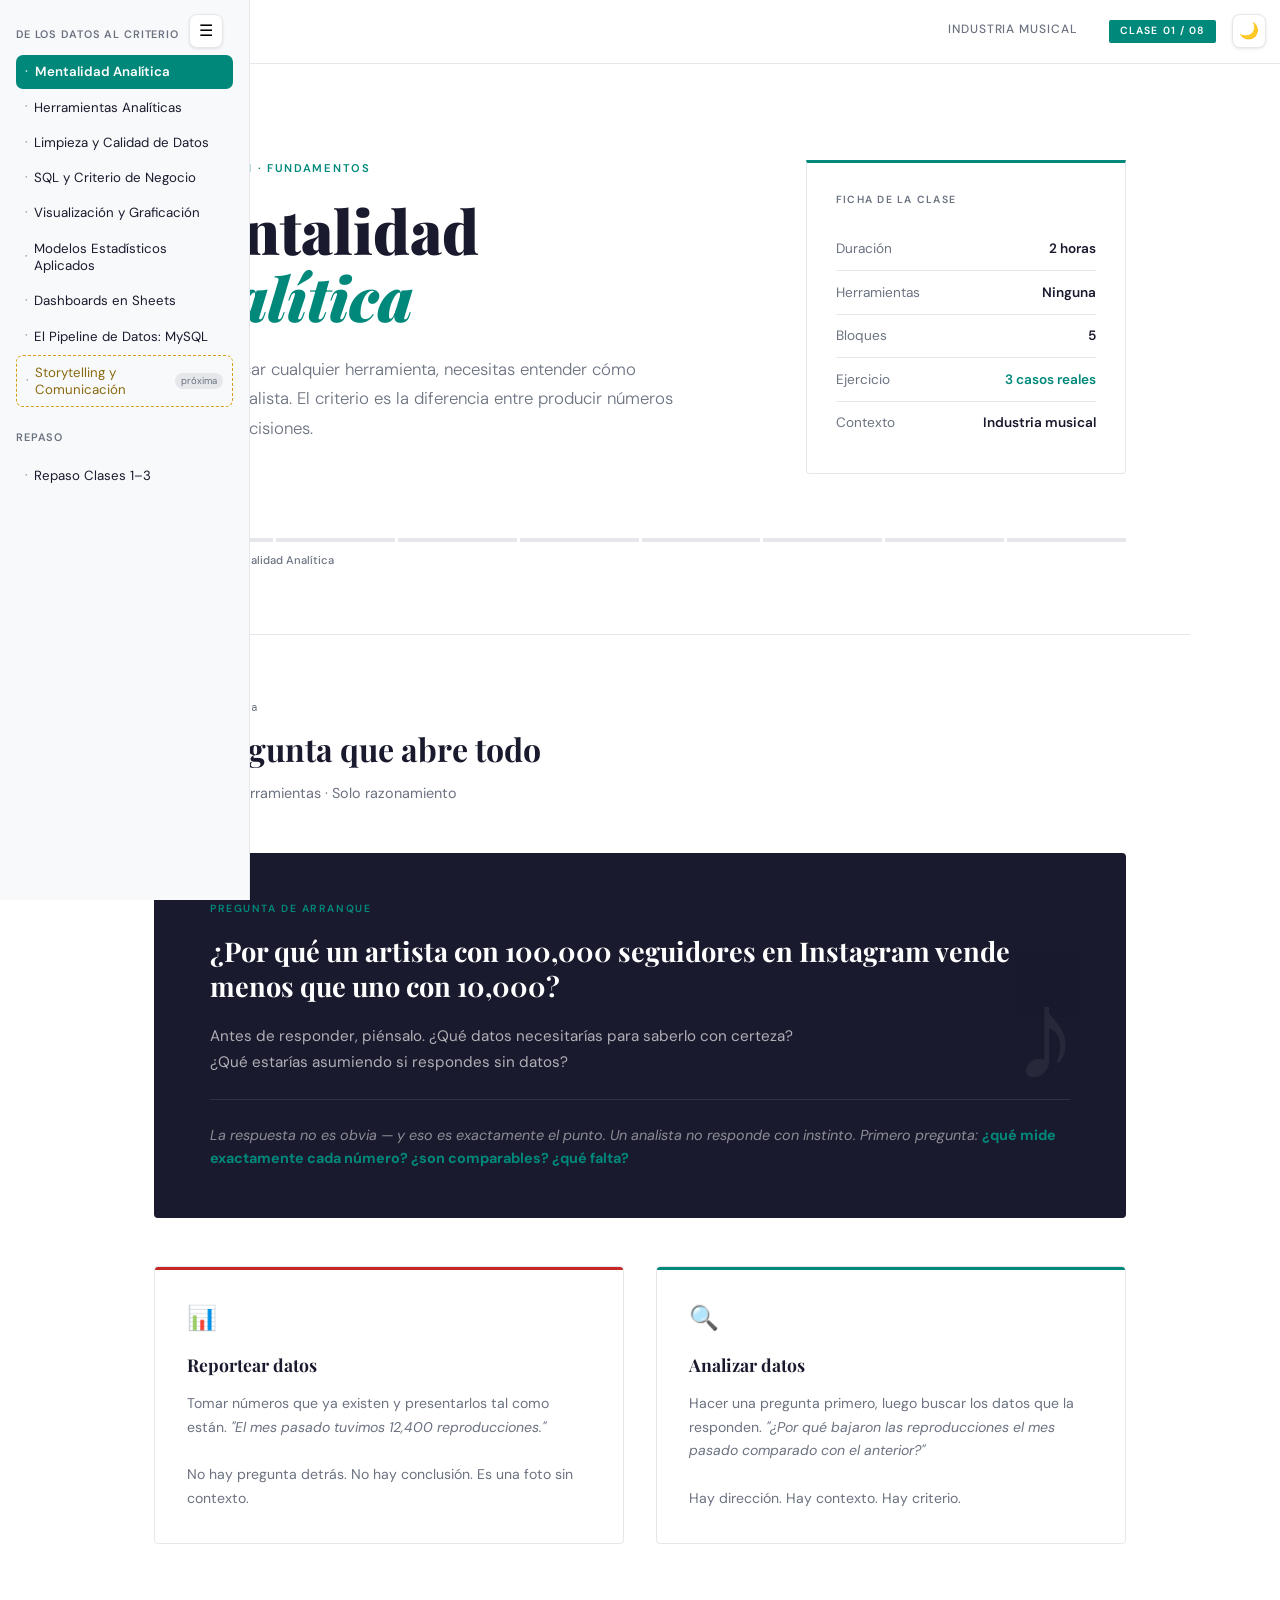
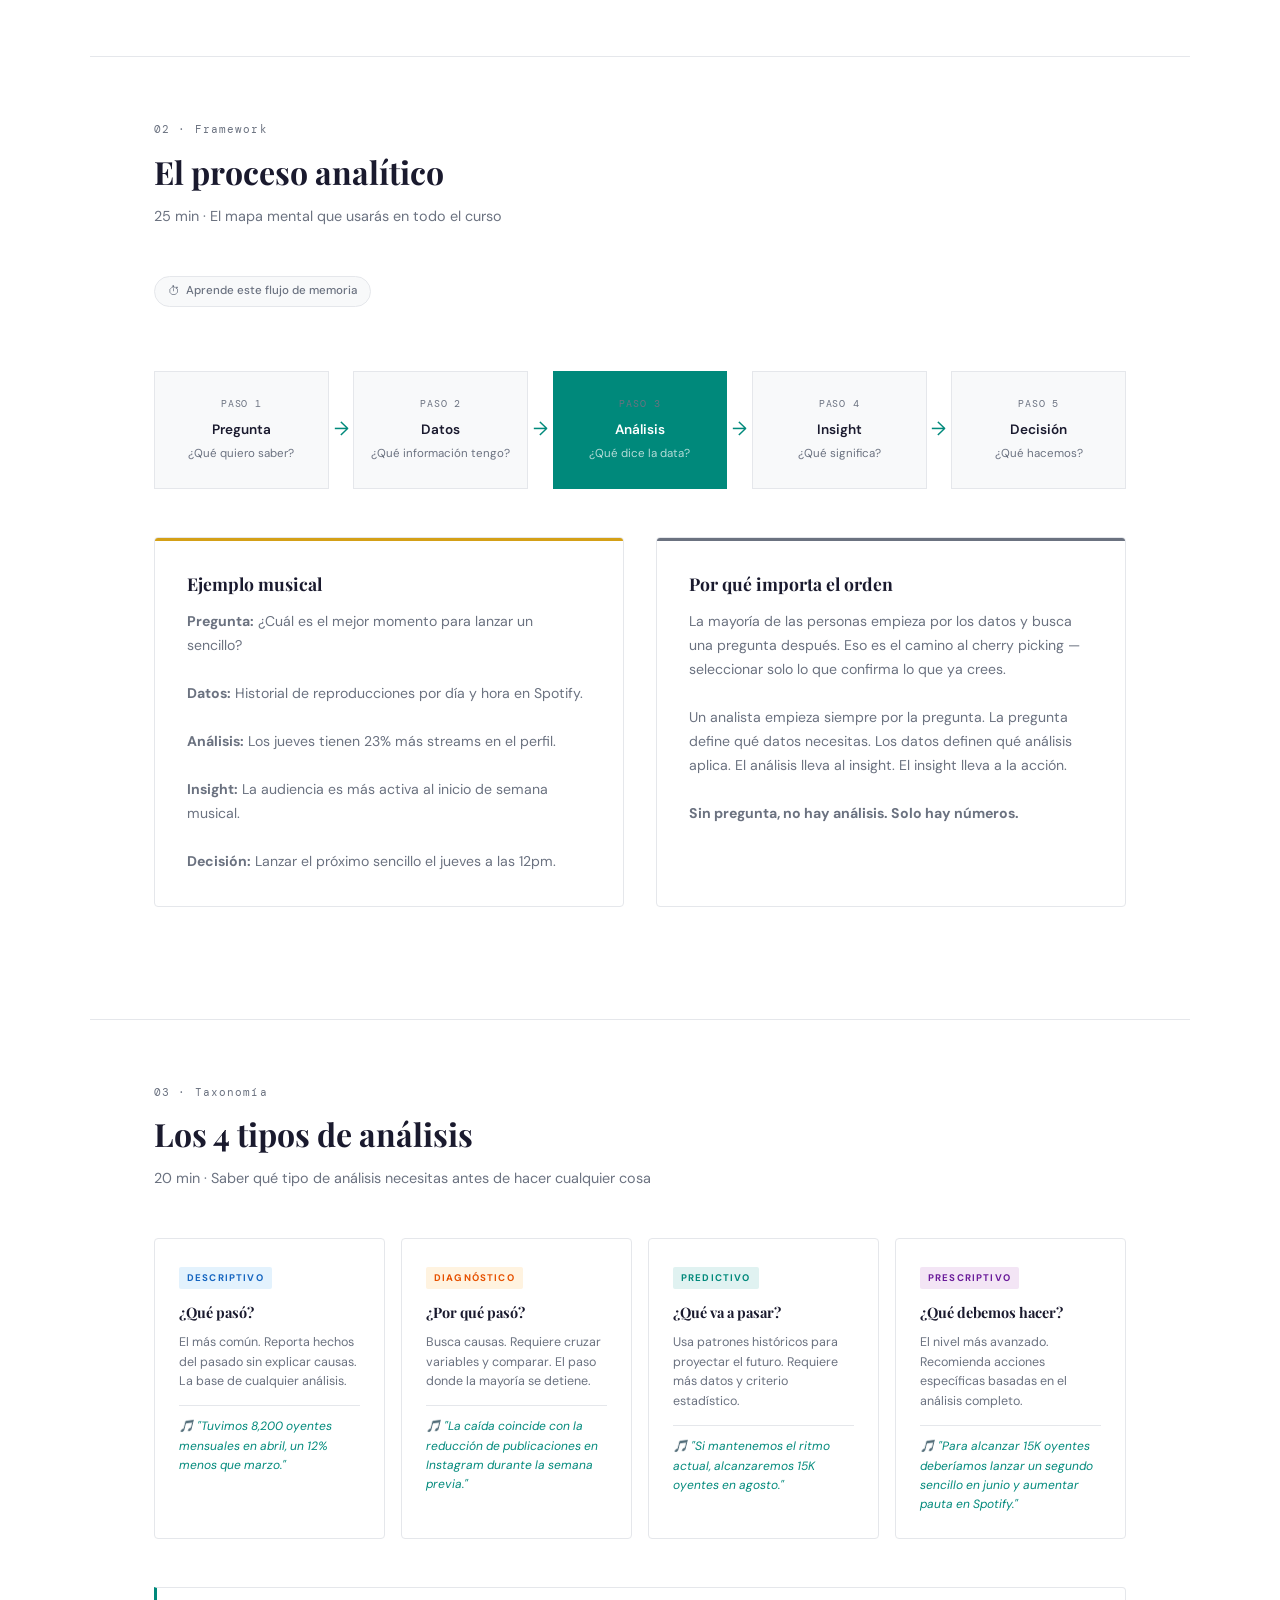
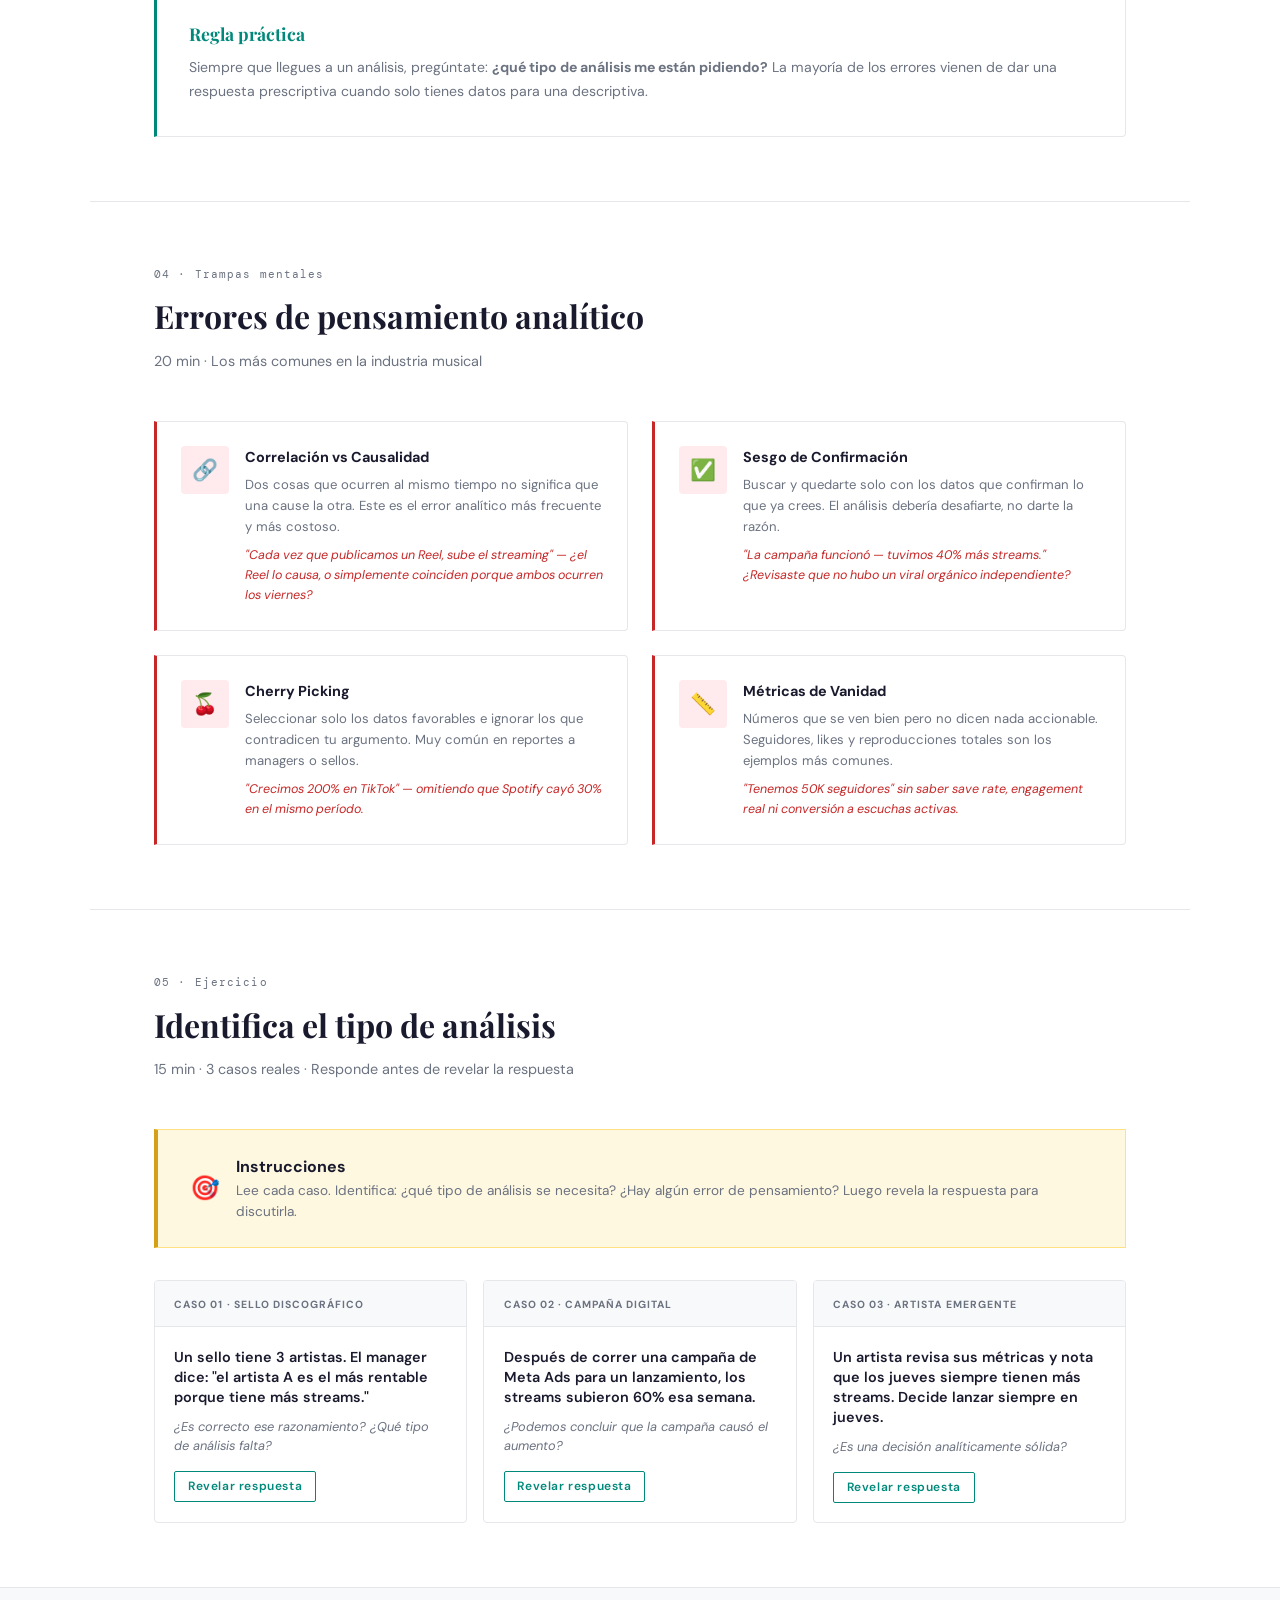
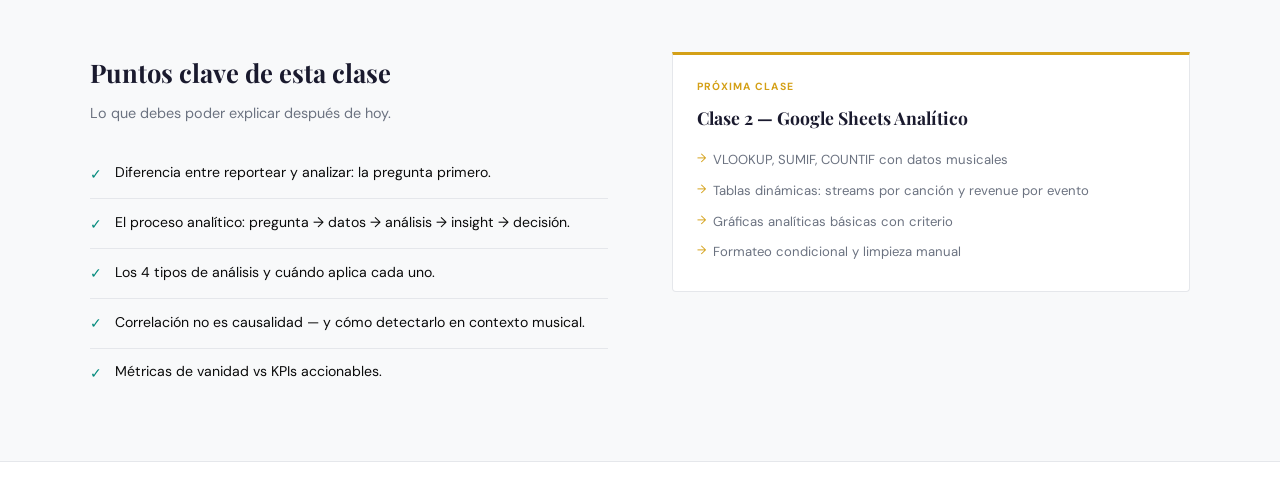
==== clases/index.html @ 06a6073b "Add index.html — fixes Netlify 404 at site root Netlify needs an index.html to serve the root path; " ====
<!DOCTYPE html>
<html lang="es">
<head>
<meta charset="UTF-8">
<meta name="viewport" content="width=device-width, initial-scale=1.0">
<meta name="color-scheme" content="light">
<meta http-equiv="refresh" content="0; url=clase1_mentalidad_analitica.html">
<title>De los Datos al Criterio</title>
<link rel="preconnect" href="https://fonts.googleapis.com">
<link rel="preconnect" href="https://fonts.gstatic.com" crossorigin>
<link href="https://fonts.googleapis.com/css2?family=Playfair+Display:ital,wght@0,400;0,700;0,900;1,400&family=DM+Sans:wght@300;400;500;600&family=DM+Mono:wght@400;500&display=swap" rel="stylesheet">
<link rel="stylesheet" href="shared-chrome.css">
<style>
:root{--ink:#1a1a2e;--teal:#00897B;--gray:#6B7280;--light:#F8F9FA;}
*{box-sizing:border-box;}
body{margin:0;background:#fff;color:var(--ink);font-family:'DM Sans',sans-serif;line-height:1.6;
  min-height:100vh;display:flex;align-items:center;justify-content:center;text-align:center;padding:40px;}
h1{font-family:'Playfair Display',serif;font-size:2rem;margin:0 0 12px;}
p{color:var(--gray);margin:0 0 20px;}
a{color:var(--teal);font-weight:600;text-decoration:none;}
a:hover{text-decoration:underline;}
</style>
</head>
<body>
<div>
  <h1>De los Datos al Criterio</h1>
  <p>Redirigiendo a la primera clase…</p>
  <a href="clase1_mentalidad_analitica.html">Entrar al curso →</a>
</div>
<script src="shared-chrome.js"></script>
</body>
</html>
---- clases/shared-chrome.css ----
/* =====================================================================
   shared-chrome.css — sidebar de navegación, toggles y modo oscuro
   compartidos por todas las clases de "De los Datos al Criterio".
   Se referencia con <link> local (mismo directorio), no es un recurso
   externo — cada clase sigue siendo un HTML autocontenido en su
   contenido; esto solo centraliza el "chrome" para que sea uniforme
   y editable en un solo lugar.
   ===================================================================== */

#cc-sidebar{
  position:fixed; top:0; left:0; width:250px; height:100vh; overflow-y:auto;
  z-index:2000; background:#F8F9FA; border-right:1px solid #E5E7EB;
  padding:26px 16px 80px; font-family:'DM Sans',sans-serif;
  transition:transform .25s ease;
}
#cc-sidebar.cc-collapsed{ transform:translateX(-100%); }
#cc-sidebar h3{ font-size:.68rem; letter-spacing:.08em; text-transform:uppercase; color:#6B7280; margin:0 0 12px; font-weight:600; }
#cc-sidebar .cc-group{ margin-bottom:22px; }
#cc-sidebar .cc-item{
  display:flex; align-items:center; gap:7px; padding:8px 9px; border-radius:7px;
  font-size:.83rem; color:#1a1a2e; text-decoration:none; margin-bottom:2px; line-height:1.3;
}
#cc-sidebar a.cc-item:hover{ background:#eceef5; }
#cc-sidebar .cc-item .cc-n{ color:#6B7280; font-size:.75rem; }
#cc-sidebar a.cc-item.cc-active{ background:#00897B; color:#fff; font-weight:600; }
#cc-sidebar a.cc-item.cc-active .cc-n{ color:#d9f2ef; }
#cc-sidebar .cc-item.cc-next{ border:1px dashed #D4A017; color:#8a6a10; cursor:default; }
#cc-sidebar .cc-badge{ margin-left:auto; font-size:.6rem; background:#E5E7EB; color:#6B7280; padding:2px 6px; border-radius:999px; white-space:nowrap; }

#cc-toggle-btn, #cc-dark-btn{
  position:fixed; top:14px; z-index:2001; width:34px; height:34px; border-radius:8px;
  background:#fff; border:1px solid #E5E7EB; cursor:pointer; display:flex; align-items:center;
  justify-content:center; font-size:1rem; box-shadow:0 1px 3px rgba(0,0,0,.1); line-height:1;
}
#cc-toggle-btn{ left:262px; transition:left .25s ease; }
#cc-toggle-btn.cc-collapsed{ left:14px; }
#cc-dark-btn{ right:14px; }

body.cc-pushed{ margin-left:250px; transition:margin-left .25s ease; }
body.cc-pushed.cc-collapsed{ margin-left:0; }

@media(max-width:900px){
  #cc-sidebar{ width:82%; max-width:300px; }
  body.cc-pushed, body.cc-pushed.cc-collapsed{ margin-left:0; }
  #cc-toggle-btn, #cc-toggle-btn.cc-collapsed{ left:14px; }
}

/* =====================================================================
   Modo oscuro — redefine cada variante de nombre de variable usada a
   través de las clases (algunas se renombraron con el tiempo: --border
   pasó a --bd, --purple a --pu, etc). Las que un archivo no usa quedan
   como propiedades CSS sin efecto, no rompen nada.
   Cobertura: variables (~85-90% del CSS de cada clase). Puede haber
   componentes puntuales con color fijo en hex (mockups de Sheets, por
   ejemplo) que no se re-tematizan — es una limitación conocida, no un
   bug pendiente de arreglar hoy.
   ===================================================================== */
html[data-theme="dark"]{
  --black:#EDEDF3; --ink:#EDEDF3; --white:#14141c; --light:#1b1b26;
  --gray:#9CA3AF; --border:#2e2e3c; --bd:#2e2e3c;
  --teal:#2FB3A3; --teal-light:#0d2b28; --teal-l:#0d2b28;
  --gold:#E8B93D; --gold-light:#2b2410; --gold-l:#2b2410;
  --red:#EF6B6B; --red-light:#2e1518; --red-l:#2e1518;
  --purple:#B073E0; --purple-light:#241530; --pu:#B073E0; --pu-l:#241530;
  --sh:#3FDB9B; --sh-light:#0f2a1c; --sh-l:#0f2a1c;
  --bl:#6FB1E8; --bl-light:#14232f; --bl-l:#14232f;
  --sq:#6FB1E8; --sq-light:#14232f; --sq-l:#14232f;
  --bg:#14141c; --bg-soft:#1b1b26;
}
html[data-theme="dark"] body{ background:#14141c !important; color:#EDEDF3 !important; }
html[data-theme="dark"] .header, html[data-theme="dark"] header{
  background:#14141c !important; border-color:#2e2e3c !important;
}
html[data-theme="dark"] #cc-sidebar{ background:#181822; border-color:#2e2e3c; }
html[data-theme="dark"] #cc-sidebar .cc-item{ color:#EDEDF3; }
html[data-theme="dark"] #cc-sidebar a.cc-item:hover{ background:#232332; }
html[data-theme="dark"] #cc-toggle-btn, html[data-theme="dark"] #cc-dark-btn{
  background:#1b1b26; border-color:#2e2e3c; color:#EDEDF3;
}
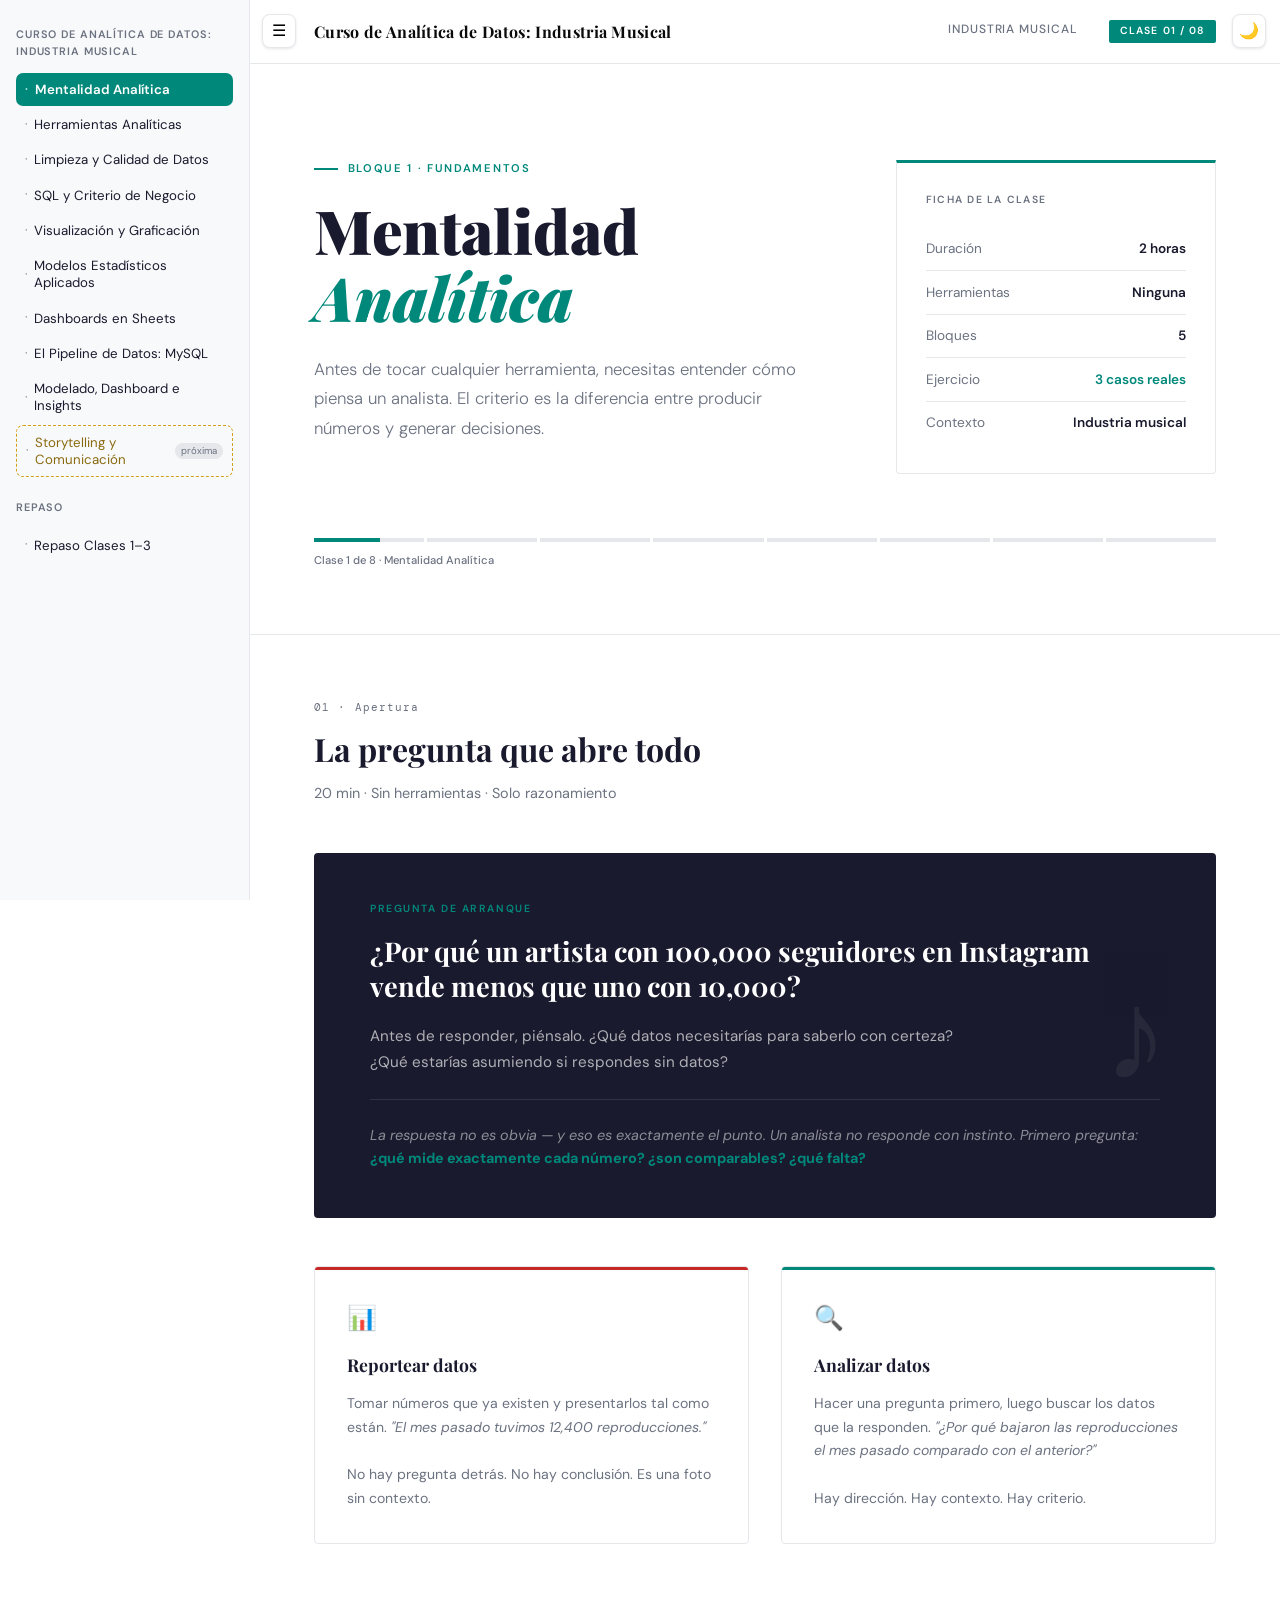
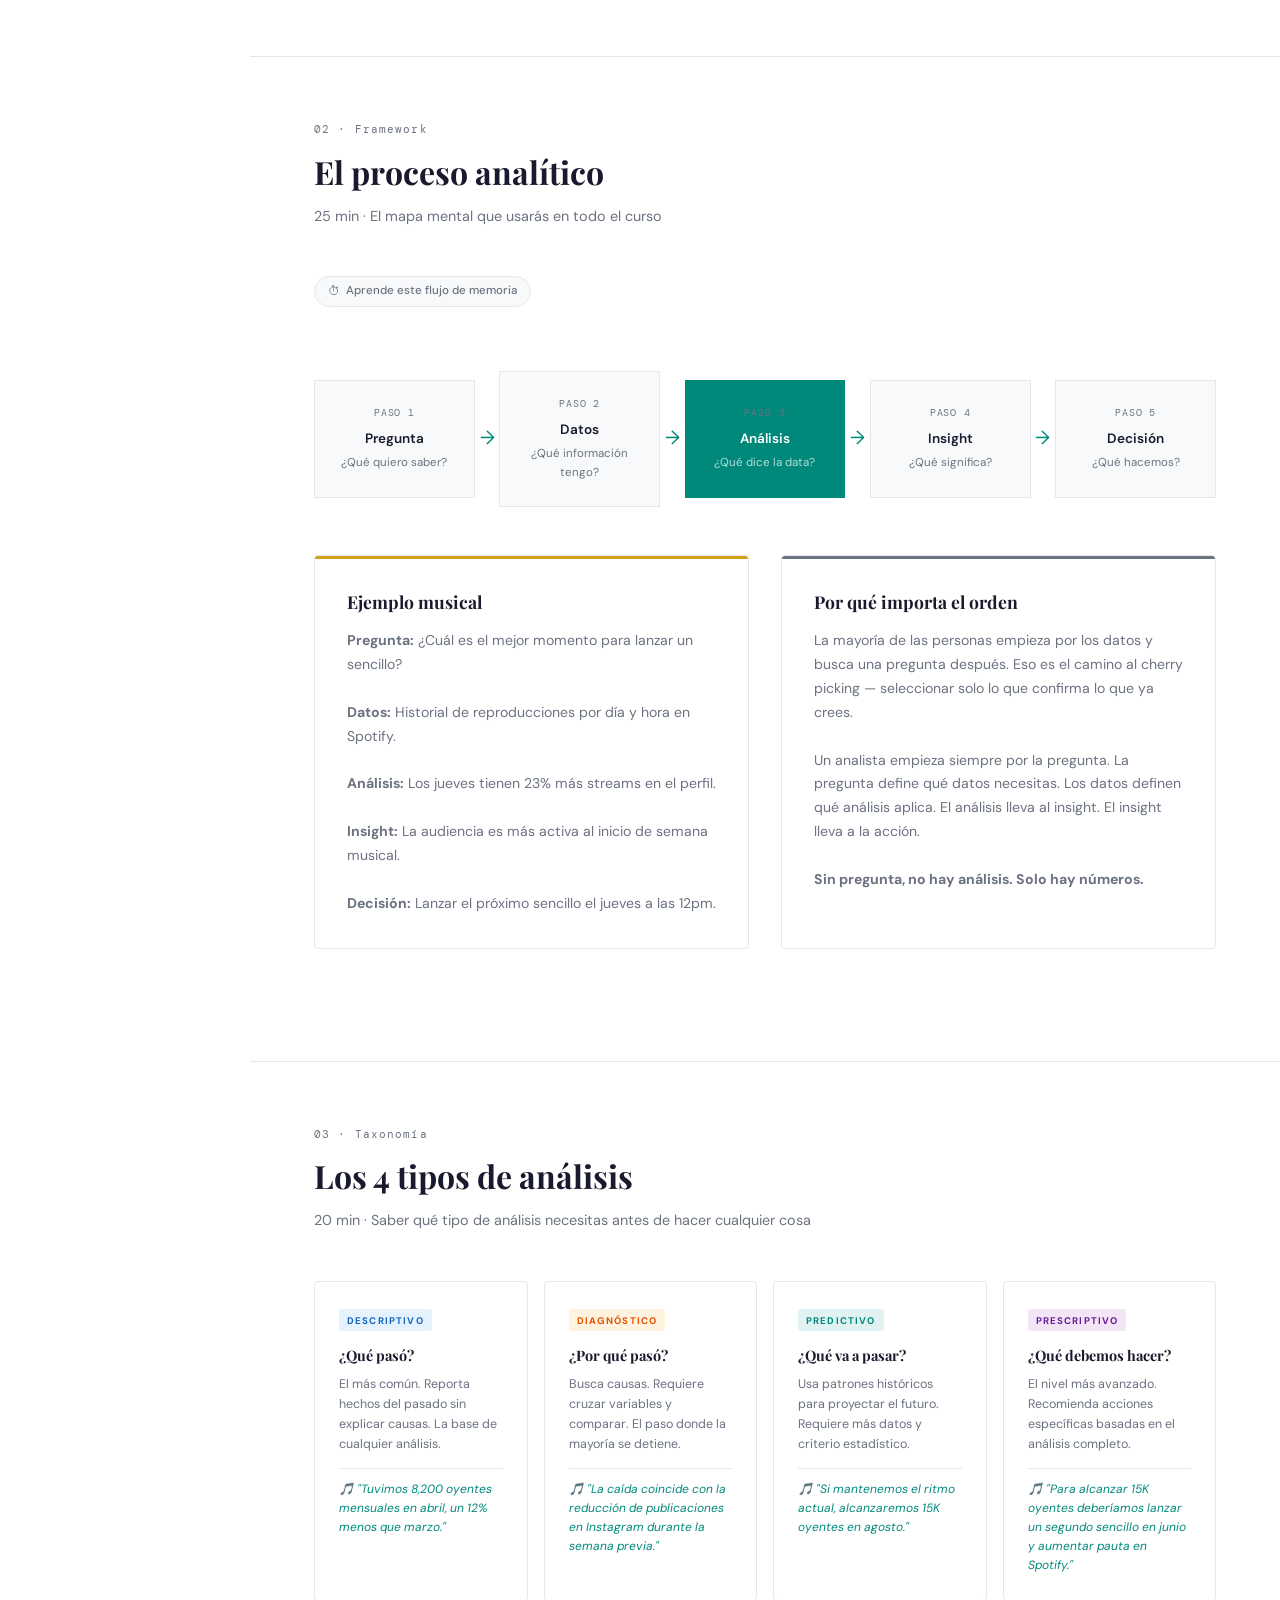
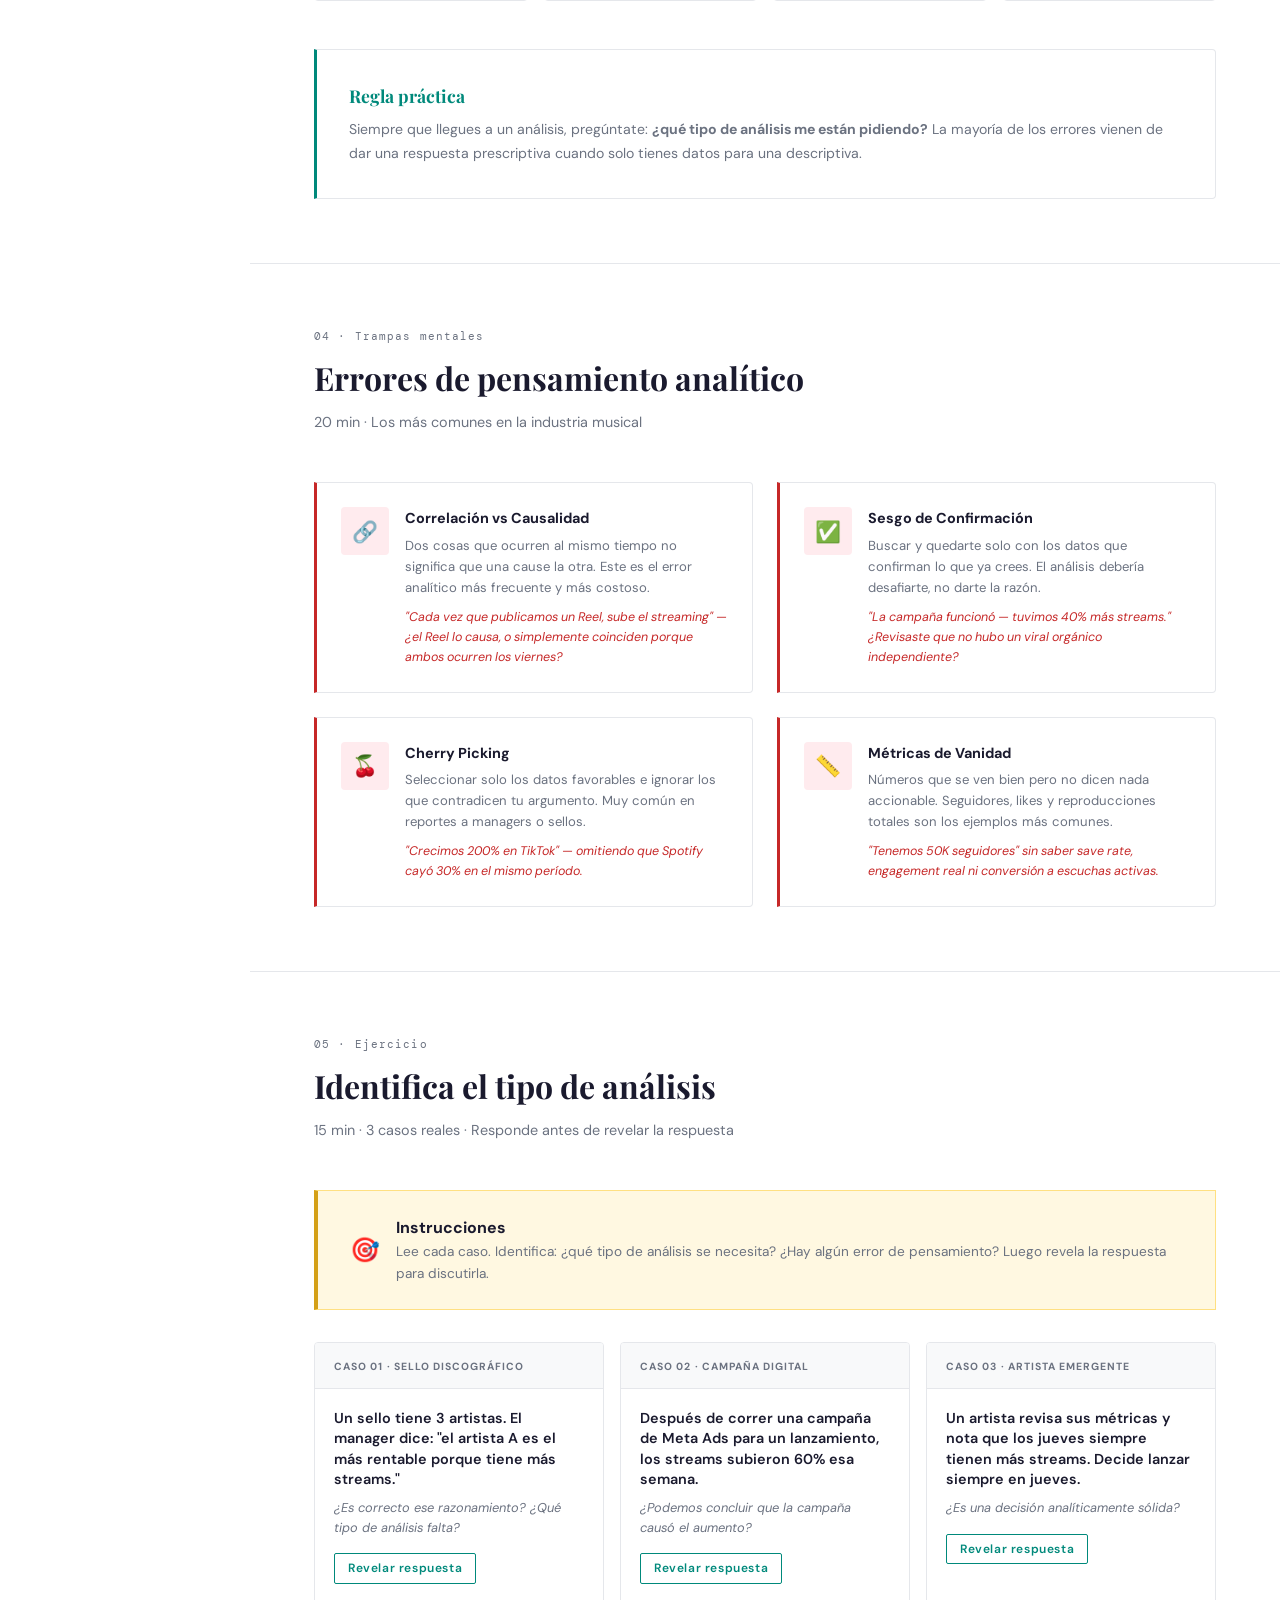
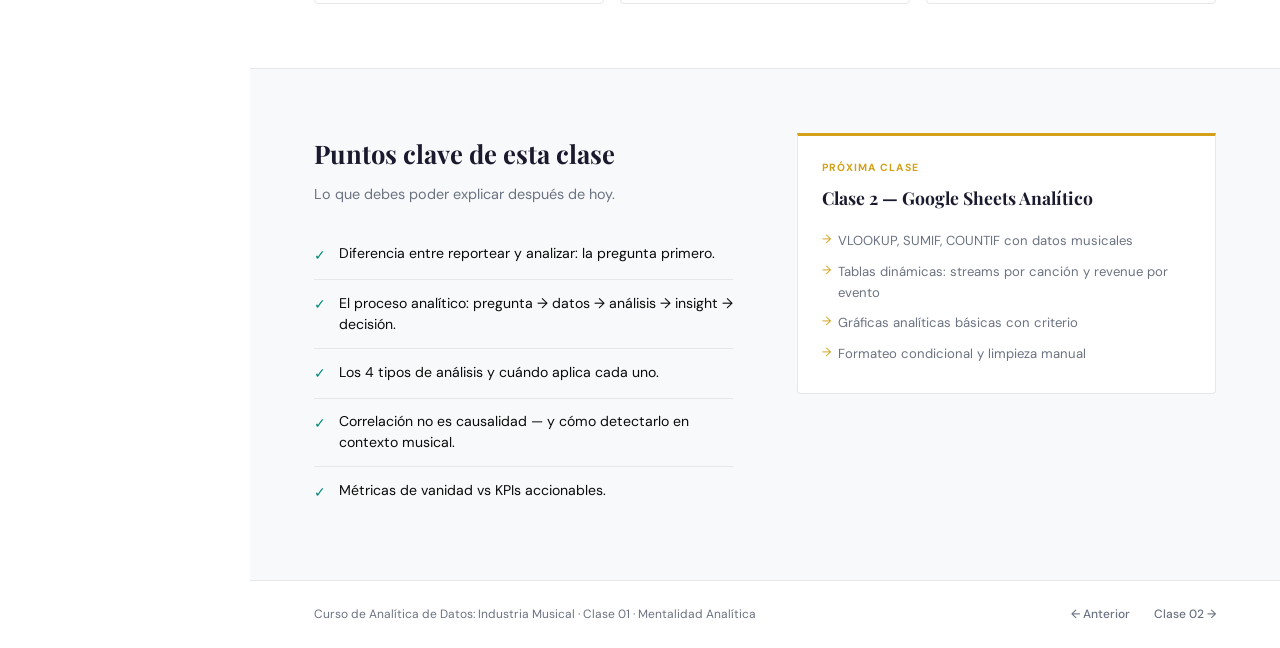
==== commit b24a9d79: "Add Fase-de-pipeline class (modelado/dashboard/insights/LLM), rebrand course title, fix track_detail" ====
--- a/clases/index.html
+++ b/clases/index.html
@@ -5,7 +5,7 @@
 <meta name="viewport" content="width=device-width, initial-scale=1.0">
 <meta name="color-scheme" content="light">
 <meta http-equiv="refresh" content="0; url=clase1_mentalidad_analitica.html">
-<title>De los Datos al Criterio</title>
+<title>Curso de Analítica de Datos: Industria Musical</title>
 <link rel="preconnect" href="https://fonts.googleapis.com">
 <link rel="preconnect" href="https://fonts.gstatic.com" crossorigin>
 <link href="https://fonts.googleapis.com/css2?family=Playfair+Display:ital,wght@0,400;0,700;0,900;1,400&family=DM+Sans:wght@300;400;500;600&family=DM+Mono:wght@400;500&display=swap" rel="stylesheet">
@@ -23,7 +23,7 @@
 </head>
 <body>
 <div>
-  <h1>De los Datos al Criterio</h1>
+  <h1>Curso de Analítica de Datos: Industria Musical</h1>
   <p>Redirigiendo a la primera clase…</p>
   <a href="clase1_mentalidad_analitica.html">Entrar al curso →</a>
 </div>
--- a/clases/shared-chrome.css
+++ b/clases/shared-chrome.css
@@ -1,6 +1,6 @@
 /* =====================================================================
    shared-chrome.css — sidebar de navegación, toggles y modo oscuro
-   compartidos por todas las clases de "De los Datos al Criterio".
+   compartidos por todas las clases de "Curso de Analítica de Datos: Industria Musical".
    Se referencia con <link> local (mismo directorio), no es un recurso
    externo — cada clase sigue siendo un HTML autocontenido en su
    contenido; esto solo centraliza el "chrome" para que sea uniforme
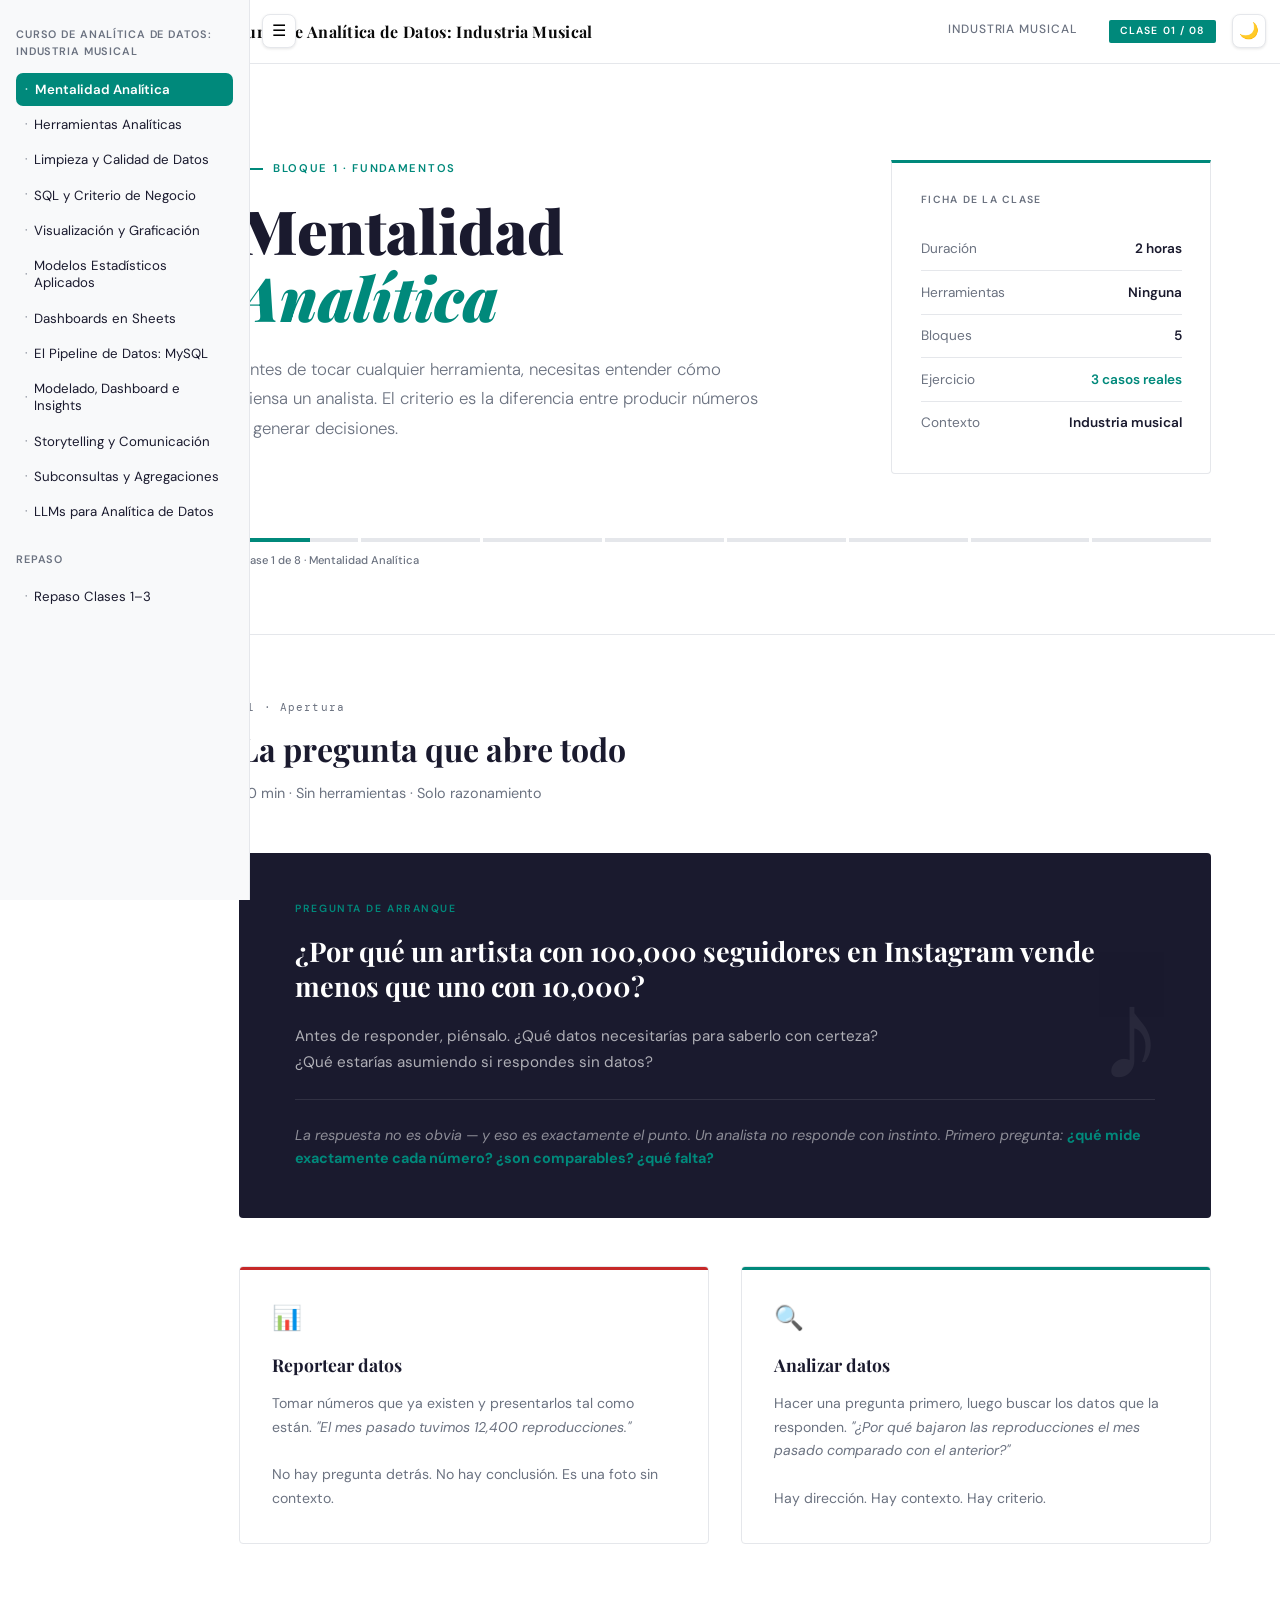
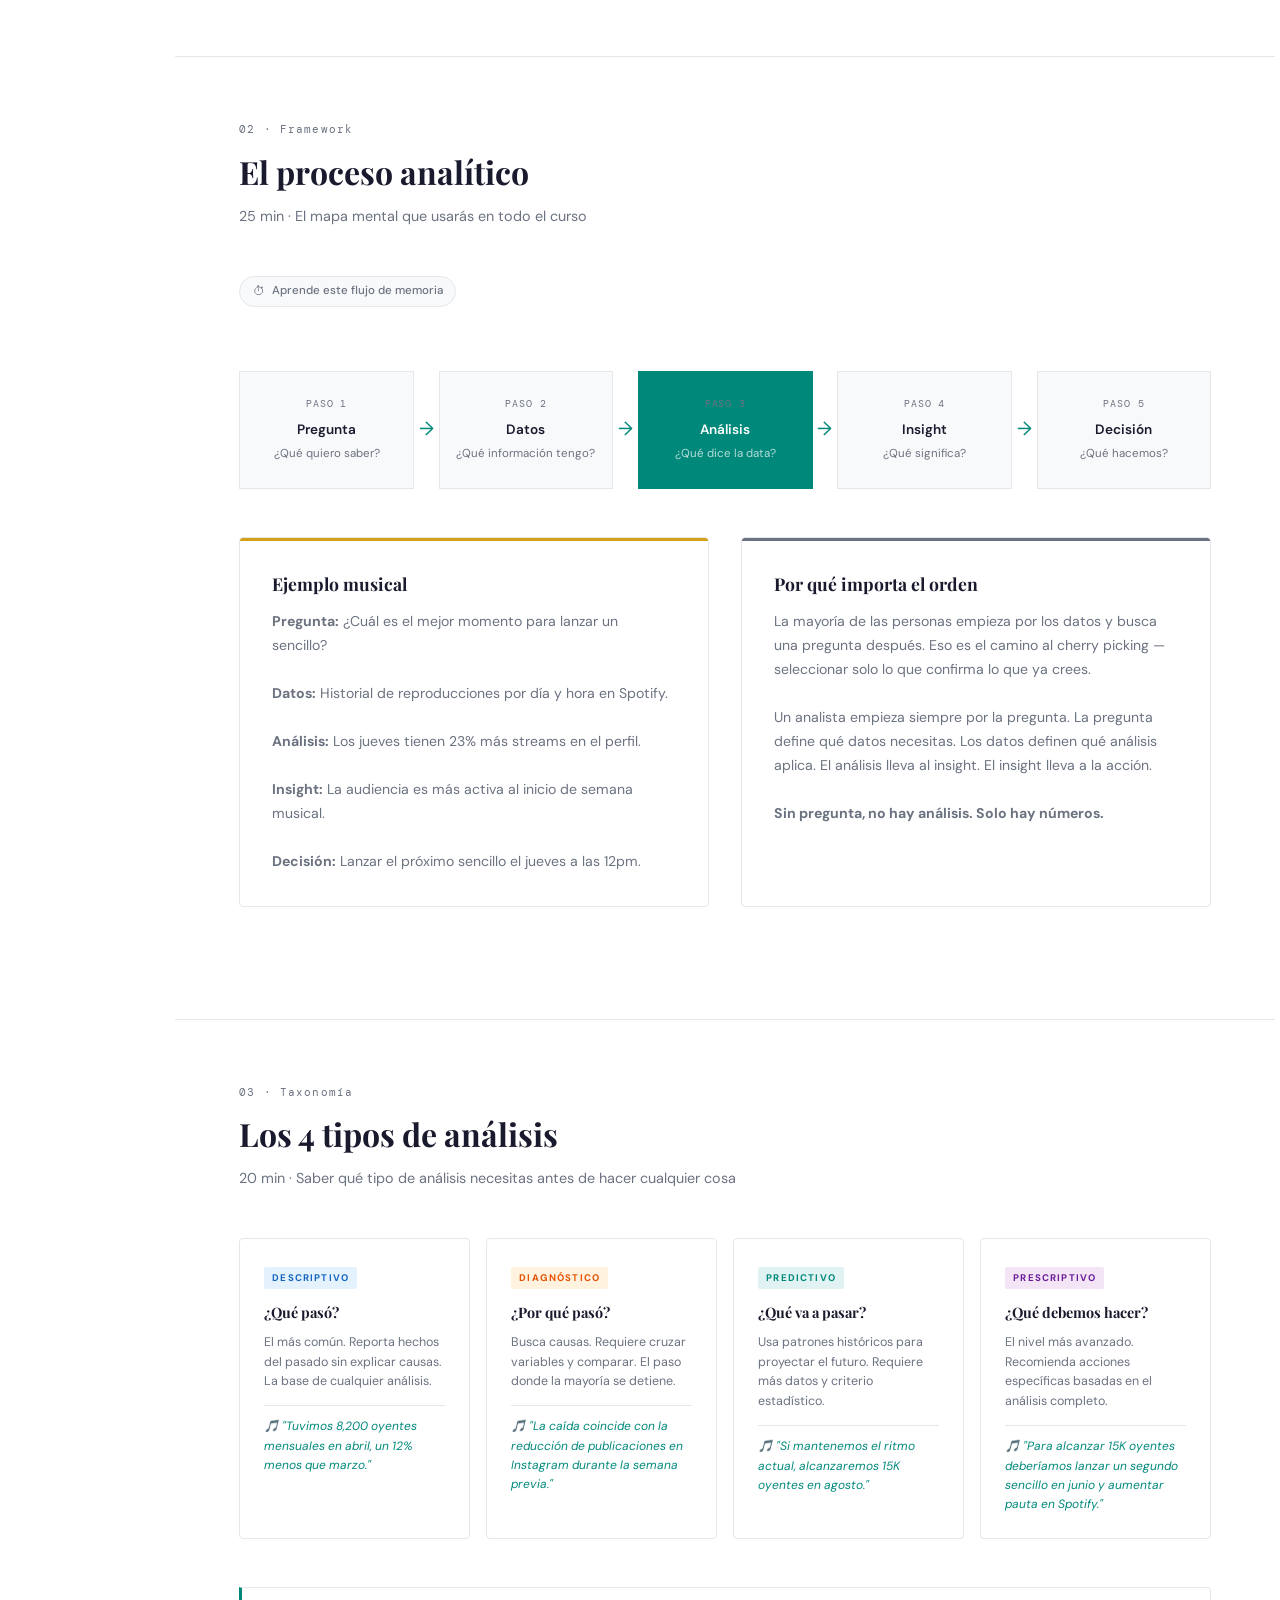
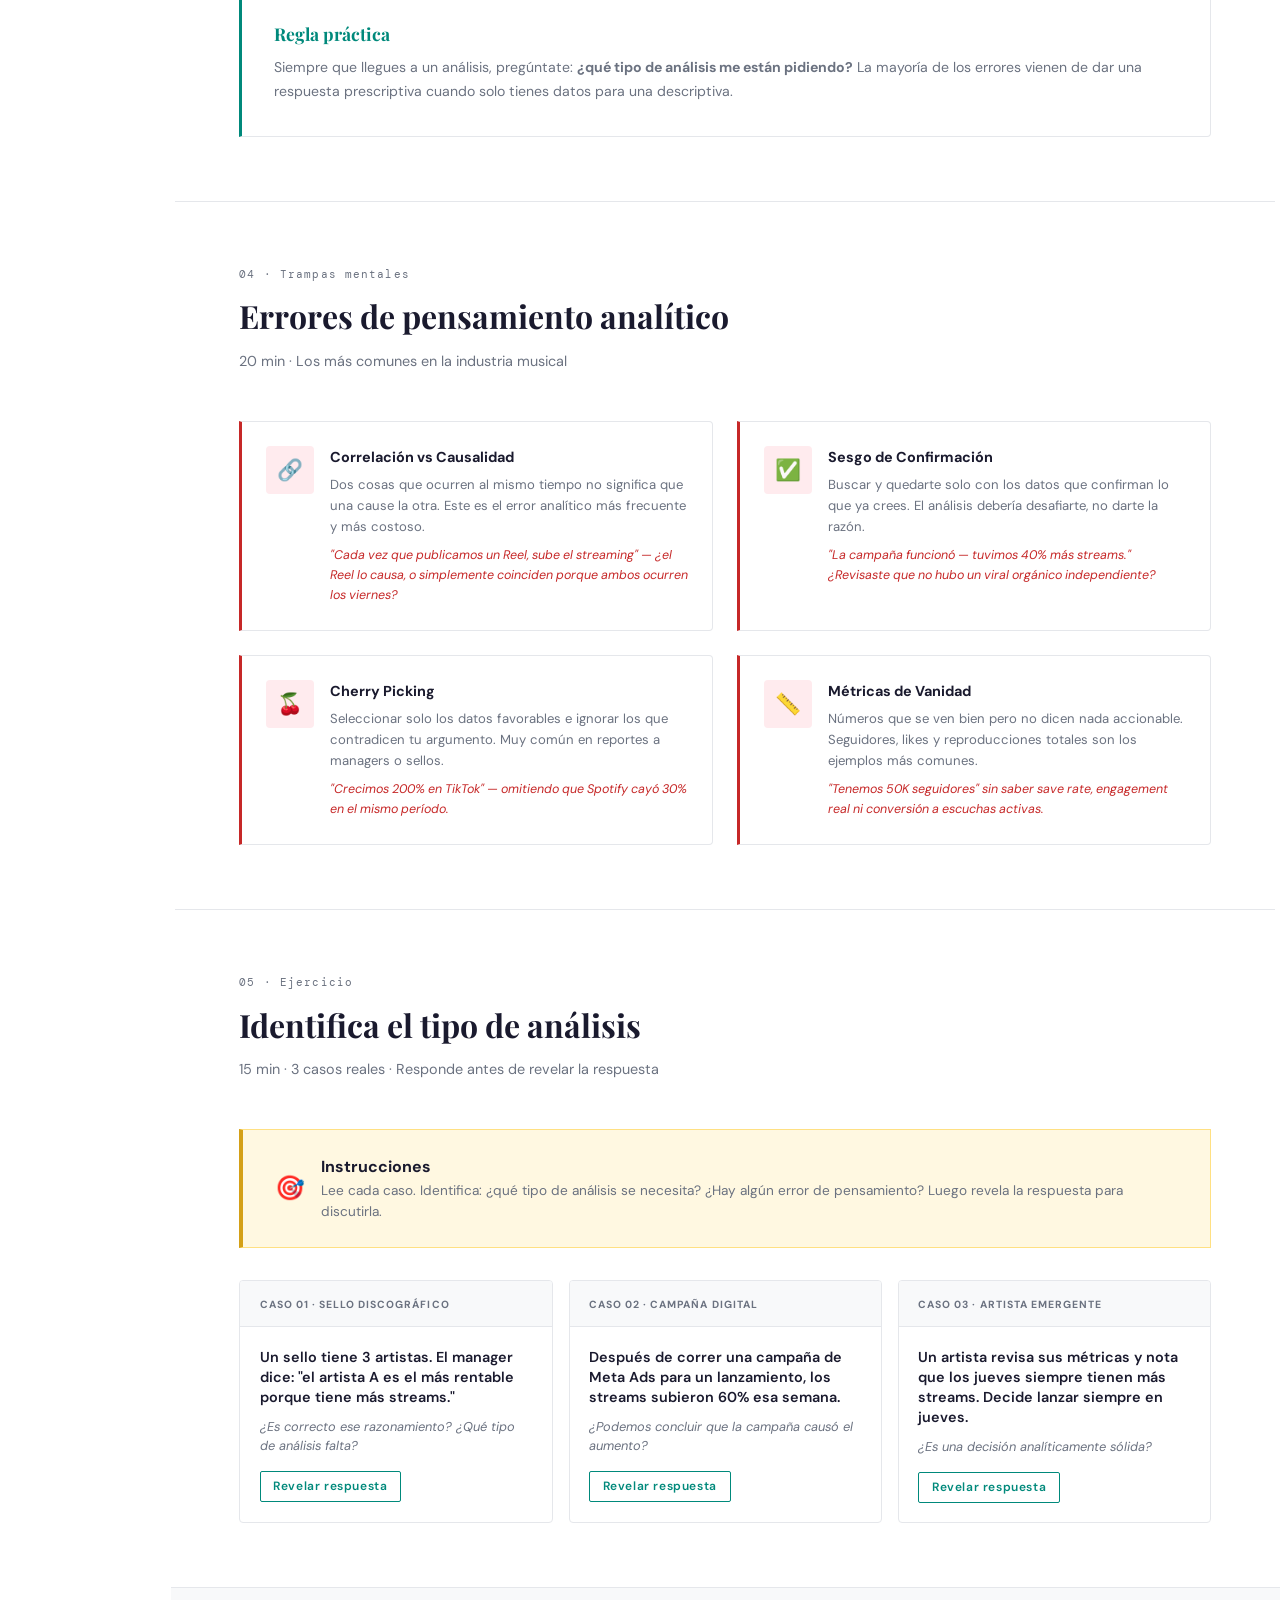
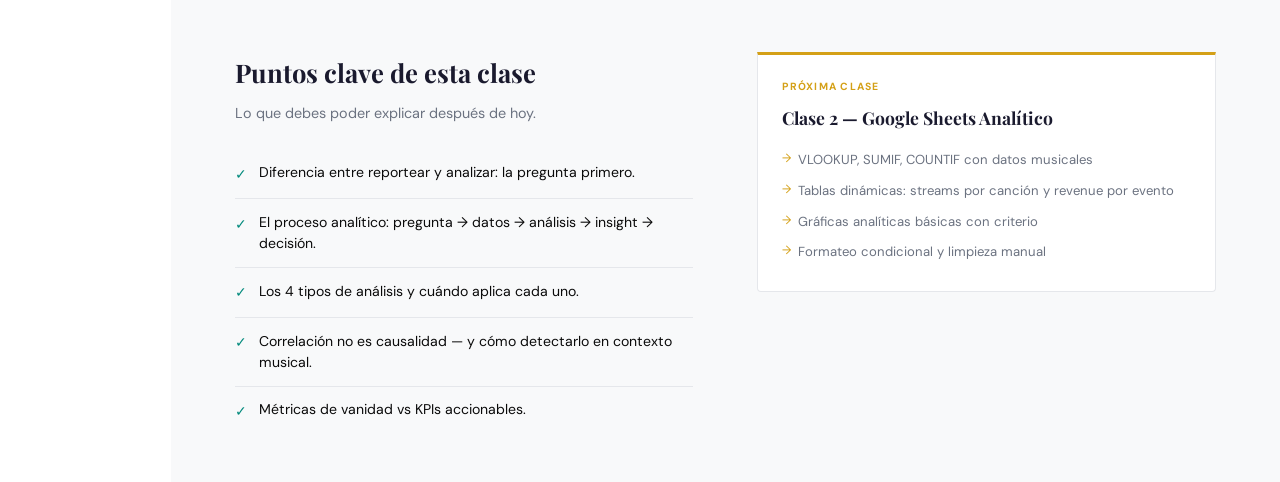
==== commit 14fa8dde: "Add SQL subqueries and LLM analytics classes; dark-mode, cache and sidebar fixes Co-Authored-By: Cla" ====
--- a/clases/index.html
+++ b/clases/index.html
@@ -9,7 +9,7 @@
 <link rel="preconnect" href="https://fonts.googleapis.com">
 <link rel="preconnect" href="https://fonts.gstatic.com" crossorigin>
 <link href="https://fonts.googleapis.com/css2?family=Playfair+Display:ital,wght@0,400;0,700;0,900;1,400&family=DM+Sans:wght@300;400;500;600&family=DM+Mono:wght@400;500&display=swap" rel="stylesheet">
-<link rel="stylesheet" href="shared-chrome.css">
+<link rel="stylesheet" href="shared-chrome.css?v=4">
 <style>
 :root{--ink:#1a1a2e;--teal:#00897B;--gray:#6B7280;--light:#F8F9FA;}
 *{box-sizing:border-box;}
@@ -27,6 +27,6 @@
   <p>Redirigiendo a la primera clase…</p>
   <a href="clase1_mentalidad_analitica.html">Entrar al curso →</a>
 </div>
-<script src="shared-chrome.js"></script>
+<script src="shared-chrome.js?v=4"></script>
 </body>
 </html>
